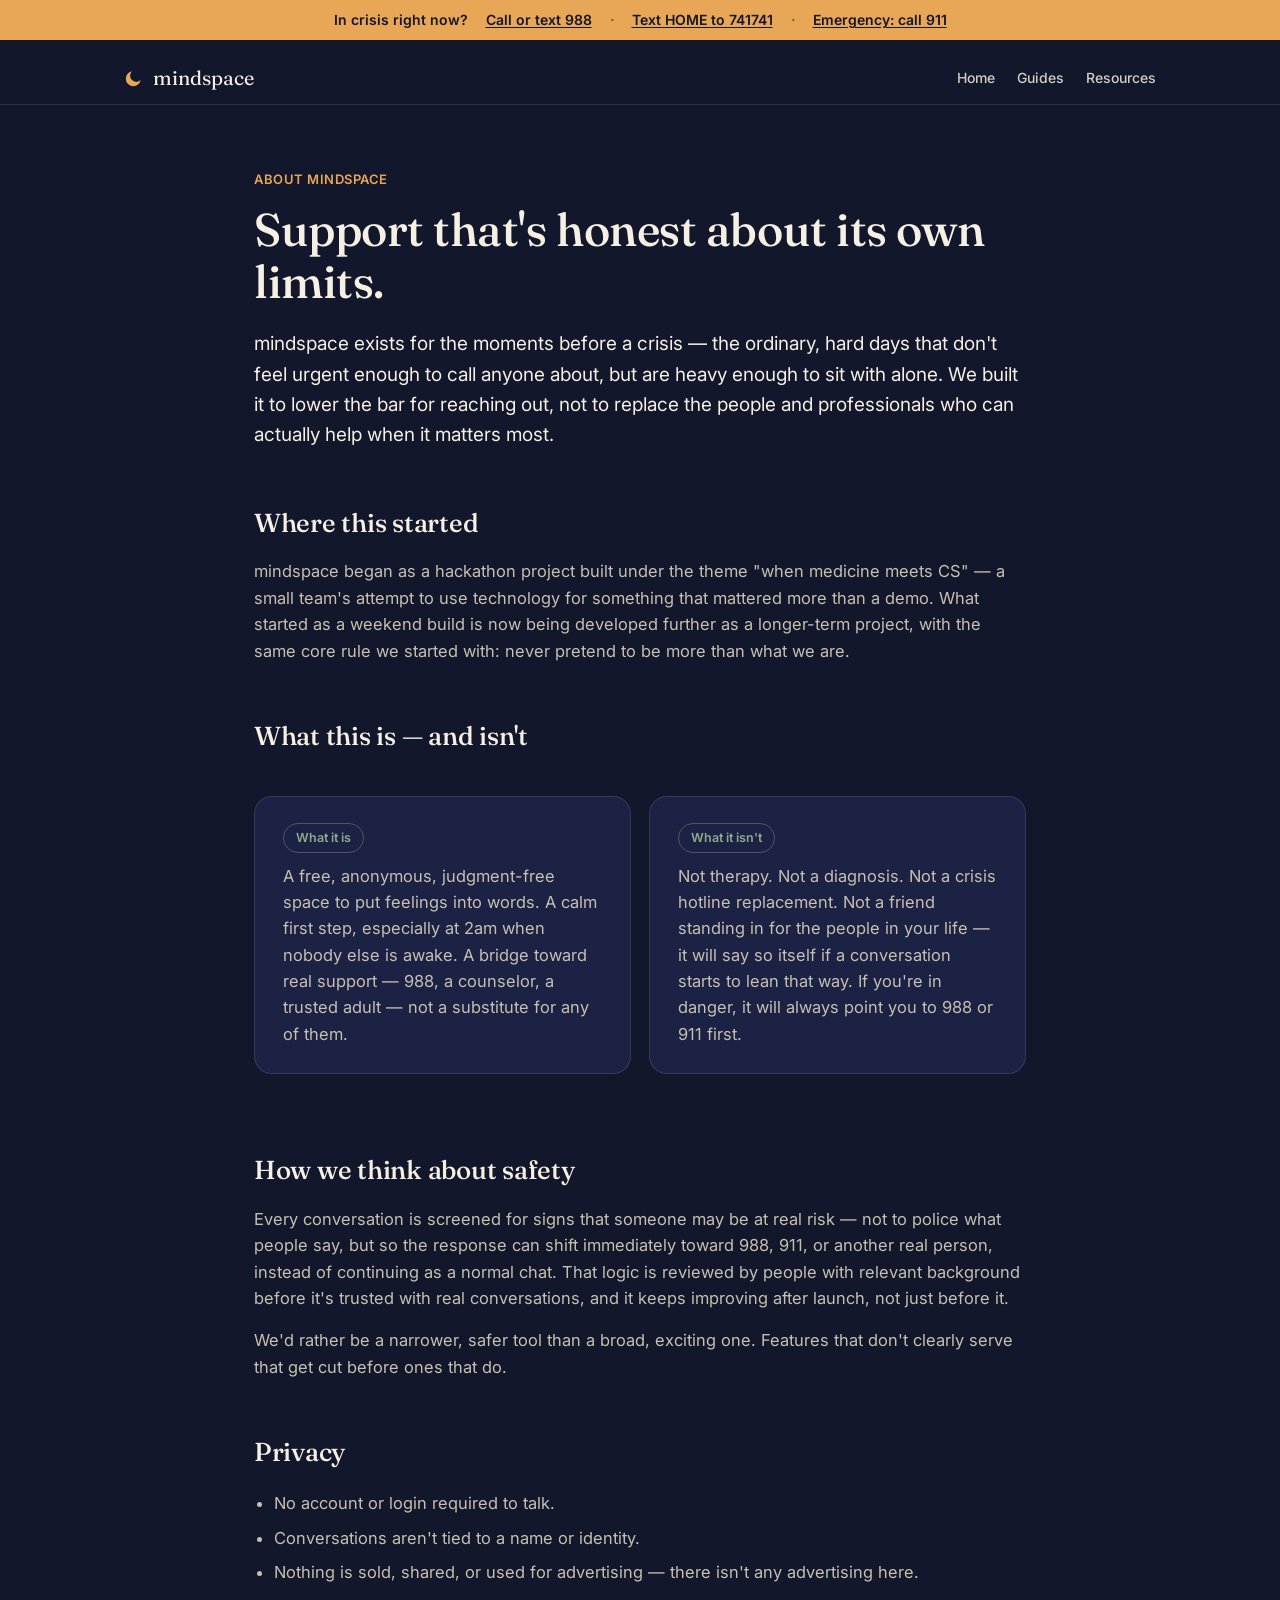
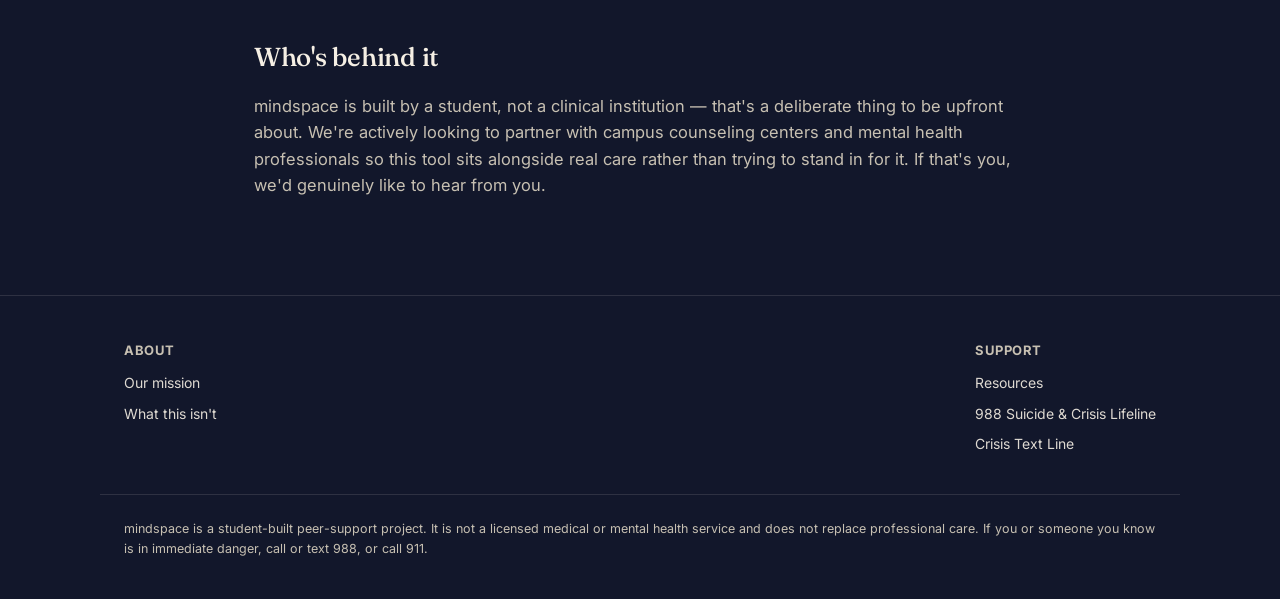
==== about.html @ dd27d409 "Initial commit: home and about pages, project plan" ====
<!DOCTYPE html>
<html lang="en">
<head>
<meta charset="UTF-8">
<meta name="viewport" content="width=device-width, initial-scale=1.0">
<title>About — mindspace</title>
<meta name="description" content="What mindspace is, what it isn't, and the safety approach behind it.">
<link rel="preconnect" href="https://fonts.googleapis.com">
<link href="https://fonts.googleapis.com/css2?family=Fraunces:opsz,wght@9..144,400;9..144,500;9..144,600&family=Inter:wght@400;500;600;700&display=swap" rel="stylesheet">
<style>
  :root{
    --night:#12172B; --night-2:#1B2244; --night-3:#242C54;
    --sand:#F5EFE4; --sand-dim:#C7C0B2;
    --amber:#E8A657; --amber-deep:#C97F3B; --sage:#8FA98C;
    --line:rgba(245,239,228,0.12); --radius:18px;
    --font-display:'Fraunces', Georgia, serif;
    --font-body:'Inter', -apple-system, BlinkMacSystemFont, sans-serif;
  }
  *{box-sizing:border-box;}
  body{margin:0; background:var(--night); color:var(--sand); font-family:var(--font-body); line-height:1.6; -webkit-font-smoothing:antialiased;}
  a{color:inherit;}
  .wrap{max-width:820px; margin:0 auto; padding:0 24px;}

  .crisis-bar{position:sticky; top:0; z-index:100; background:var(--amber); color:var(--night); font-weight:600; font-size:14px;}
  .crisis-bar .wrap{max-width:1080px; display:flex; flex-wrap:wrap; align-items:center; justify-content:center; gap:6px 18px; padding:9px 24px; text-align:center;}
  .crisis-bar a{text-decoration:underline; text-underline-offset:2px; white-space:nowrap;}
  .crisis-bar .sep{opacity:.55;}

  header.site{padding:22px 0 10px; border-bottom:1px solid var(--line);}
  header.site .wrap{max-width:1080px; display:flex; align-items:center; justify-content:space-between; flex-wrap:wrap; gap:14px;}
  .logo{display:flex; align-items:center; gap:9px; font-family:var(--font-display); font-size:20px; text-decoration:none;}
  .logo svg{width:20px; height:20px;}
  .nav-links{display:flex; gap:22px; font-size:14px; font-weight:500;}
  .nav-links a{text-decoration:none; opacity:.85;}
  .nav-links a:hover{opacity:1;}

  main{padding:64px 0 40px;}
  .eyebrow{font-size:13px; font-weight:600; color:var(--amber); letter-spacing:.04em; text-transform:uppercase; margin-bottom:14px;}
  h1{font-family:var(--font-display); font-weight:500; font-size:clamp(32px,5vw,46px); line-height:1.12; margin:0 0 22px; letter-spacing:-.01em;}
  h2{font-family:var(--font-display); font-weight:500; font-size:26px; margin:52px 0 14px; letter-spacing:-.01em;}
  p{color:var(--sand-dim); font-size:16.5px; margin:0 0 16px;}
  p.lede{color:var(--sand); font-size:19px; margin-bottom:0;}
  ul{color:var(--sand-dim); font-size:16.5px; padding-left:20px;}
  li{margin-bottom:8px;}
  .card{background:var(--night-2); border:1px solid var(--line); border-radius:var(--radius); padding:26px 28px; margin:24px 0;}
  .card p{margin:0;}
  .card strong{color:var(--sand);}
  .grid-2{display:grid; grid-template-columns:1fr 1fr; gap:18px;}
  @media (max-width:640px){.grid-2{grid-template-columns:1fr;}}
  .pill{display:inline-block; font-size:12.5px; font-weight:600; color:var(--sage); border:1px solid rgba(143,169,140,0.4); border-radius:999px; padding:4px 12px; margin-bottom:10px;}

  footer{border-top:1px solid var(--line); padding:44px 0 40px; margin-top:40px;}
  footer .wrap{max-width:1080px; display:flex; flex-wrap:wrap; justify-content:space-between; gap:24px;}
  .foot-col h4{font-size:13px; text-transform:uppercase; letter-spacing:.04em; color:var(--sand-dim); margin:0 0 12px;}
  .foot-col a{display:block; text-decoration:none; font-size:14px; margin-bottom:8px; opacity:.9;}
  .foot-col a:hover{opacity:1; color:var(--amber);}
  .foot-legal{max-width:1080px; margin:30px auto 0; padding:24px 24px 0; font-size:12.5px; color:var(--sand-dim); border-top:1px solid var(--line);}

  @media (prefers-reduced-motion: reduce){ *{transition:none !important;} }
</style>
</head>
<body>

  <div class="crisis-bar" role="banner">
    <div class="wrap">
      <span>In crisis right now?</span>
      <a href="tel:988">Call or text 988</a>
      <span class="sep">·</span>
      <a href="sms:741741&body=HOME">Text HOME to 741741</a>
      <span class="sep">·</span>
      <a href="tel:911">Emergency: call 911</a>
    </div>
  </div>

  <header class="site">
    <div class="wrap">
      <a href="index.html" class="logo">
        <svg viewBox="0 0 24 24" fill="none"><path d="M20 14.5A9 9 0 1 1 9.5 4a7 7 0 0 0 10.5 10.5Z" fill="#E8A657"/></svg>
        mindspace
      </a>
      <div class="nav-links">
        <a href="index.html">Home</a>
        <a href="index.html#companions">Guides</a>
        <a href="resources.html">Resources</a>
      </div>
    </div>
  </header>

  <main>
    <div class="wrap">
      <div class="eyebrow">About mindspace</div>
      <h1>Support that's honest about its own limits.</h1>
      <p class="lede">mindspace exists for the moments before a crisis — the ordinary, hard days that don't feel urgent enough to call anyone about, but are heavy enough to sit with alone. We built it to lower the bar for reaching out, not to replace the people and professionals who can actually help when it matters most.</p>

      <h2>Where this started</h2>
      <p>mindspace began as a hackathon project built under the theme "when medicine meets CS" — a small team's attempt to use technology for something that mattered more than a demo. What started as a weekend build is now being developed further as a longer-term project, with the same core rule we started with: never pretend to be more than what we are.</p>

      <h2 id="not">What this is — and isn't</h2>
      <div class="grid-2">
        <div class="card">
          <span class="pill">What it is</span>
          <p>A free, anonymous, judgment-free space to put feelings into words. A calm first step, especially at 2am when nobody else is awake. A bridge toward real support — 988, a counselor, a trusted adult — not a substitute for any of them.</p>
        </div>
        <div class="card">
          <span class="pill">What it isn't</span>
          <p>Not therapy. Not a diagnosis. Not a crisis hotline replacement. Not a friend standing in for the people in your life — it will say so itself if a conversation starts to lean that way. If you're in danger, it will always point you to 988 or 911 first.</p>
        </div>
      </div>

      <h2>How we think about safety</h2>
      <p>Every conversation is screened for signs that someone may be at real risk — not to police what people say, but so the response can shift immediately toward 988, 911, or another real person, instead of continuing as a normal chat. That logic is reviewed by people with relevant background before it's trusted with real conversations, and it keeps improving after launch, not just before it.</p>
      <p>We'd rather be a narrower, safer tool than a broad, exciting one. Features that don't clearly serve that get cut before ones that do.</p>

      <h2>Privacy</h2>
      <ul>
        <li>No account or login required to talk.</li>
        <li>Conversations aren't tied to a name or identity.</li>
        <li>Nothing is sold, shared, or used for advertising — there isn't any advertising here.</li>
      </ul>

      <h2>Who's behind it</h2>
      <p>mindspace is built by a student, not a clinical institution — that's a deliberate thing to be upfront about. We're actively looking to partner with campus counseling centers and mental health professionals so this tool sits alongside real care rather than trying to stand in for it. If that's you, we'd genuinely like to hear from you.</p>
    </div>
  </main>

  <footer>
    <div class="wrap">
      <div class="foot-col">
        <h4>About</h4>
        <a href="about.html">Our mission</a>
        <a href="about.html#not">What this isn't</a>
      </div>
      <div class="foot-col">
        <h4>Support</h4>
        <a href="resources.html">Resources</a>
        <a href="tel:988">988 Suicide & Crisis Lifeline</a>
        <a href="sms:741741&body=HOME">Crisis Text Line</a>
      </div>
    </div>
    <p class="foot-legal">mindspace is a student-built peer-support project. It is not a licensed medical or mental health service and does not replace professional care. If you or someone you know is in immediate danger, call or text 988, or call 911.</p>
  </footer>

</body>
</html>
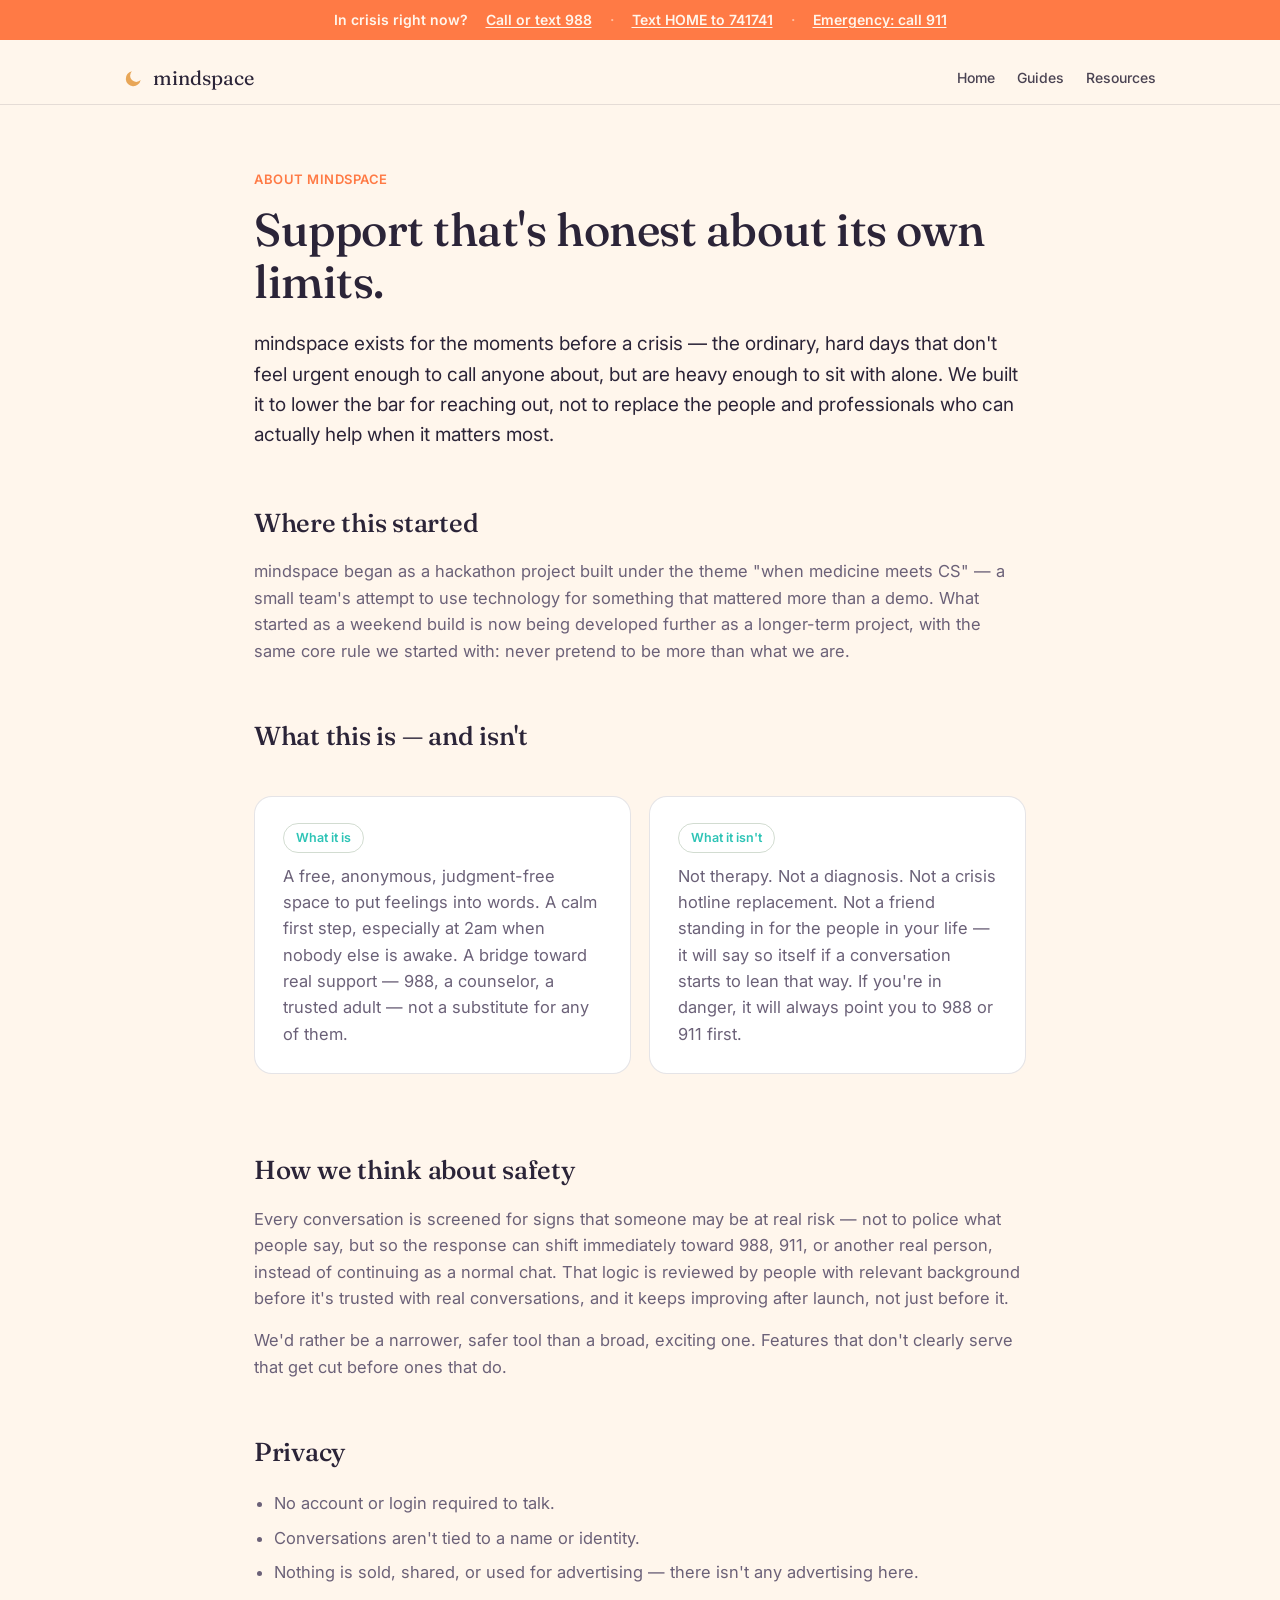
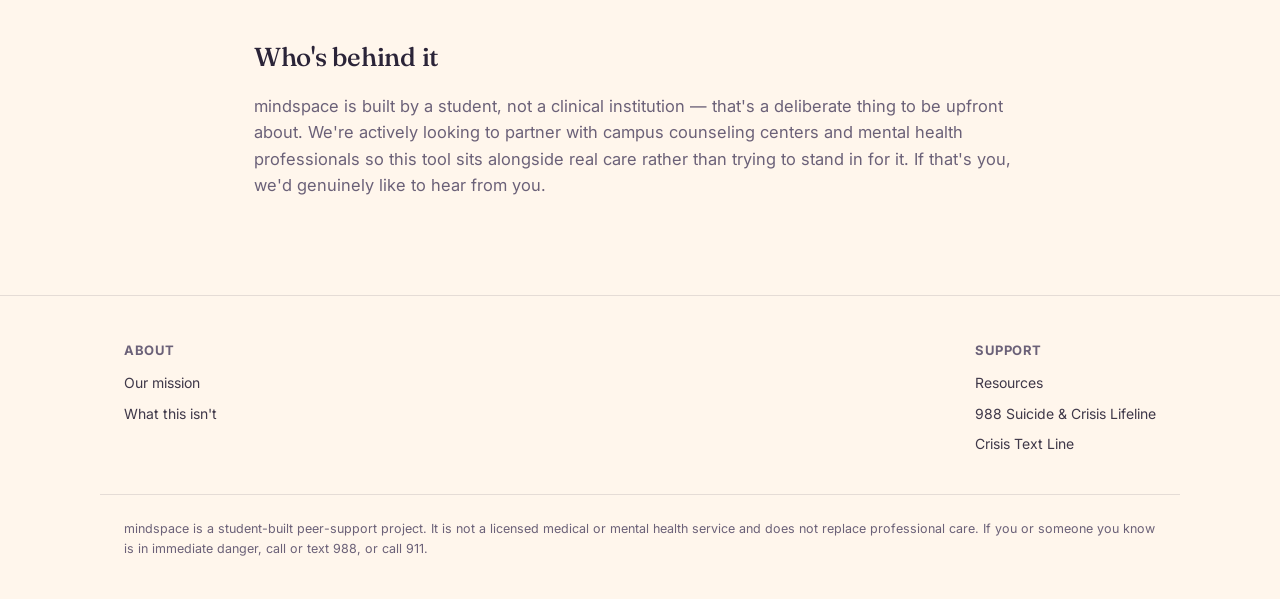
==== commit 27f9de94: "Add resources page, update color palette" ====
--- a/about.html
+++ b/about.html
@@ -9,13 +9,21 @@
 <link href="https://fonts.googleapis.com/css2?family=Fraunces:opsz,wght@9..144,400;9..144,500;9..144,600&family=Inter:wght@400;500;600;700&display=swap" rel="stylesheet">
 <style>
   :root{
-    --night:#12172B; --night-2:#1B2244; --night-3:#242C54;
-    --sand:#F5EFE4; --sand-dim:#C7C0B2;
-    --amber:#E8A657; --amber-deep:#C97F3B; --sage:#8FA98C;
-    --line:rgba(245,239,228,0.12); --radius:18px;
-    --font-display:'Fraunces', Georgia, serif;
-    --font-body:'Inter', -apple-system, BlinkMacSystemFont, sans-serif;
-  }
+  --night:#FFF6EC;
+  --night-2:#FFFFFF;
+  --night-3:#FFEADA;
+  --sand:#2B2438;
+  --sand-dim:#6B6178;
+  --amber:#FF7A45;
+  --amber-deep:#E85D2C;
+  --sage:#2EC4B6;
+  --lavender:#8B7FD6;
+  --sun:#FFC857;
+  --line:rgba(43,36,56,0.12);
+  --radius:18px;
+  --font-display:'Fraunces', Georgia, serif;
+  --font-body:'Inter', -apple-system, BlinkMacSystemFont, sans-serif;
+}
   *{box-sizing:border-box;}
   body{margin:0; background:var(--night); color:var(--sand); font-family:var(--font-body); line-height:1.6; -webkit-font-smoothing:antialiased;}
   a{color:inherit;}
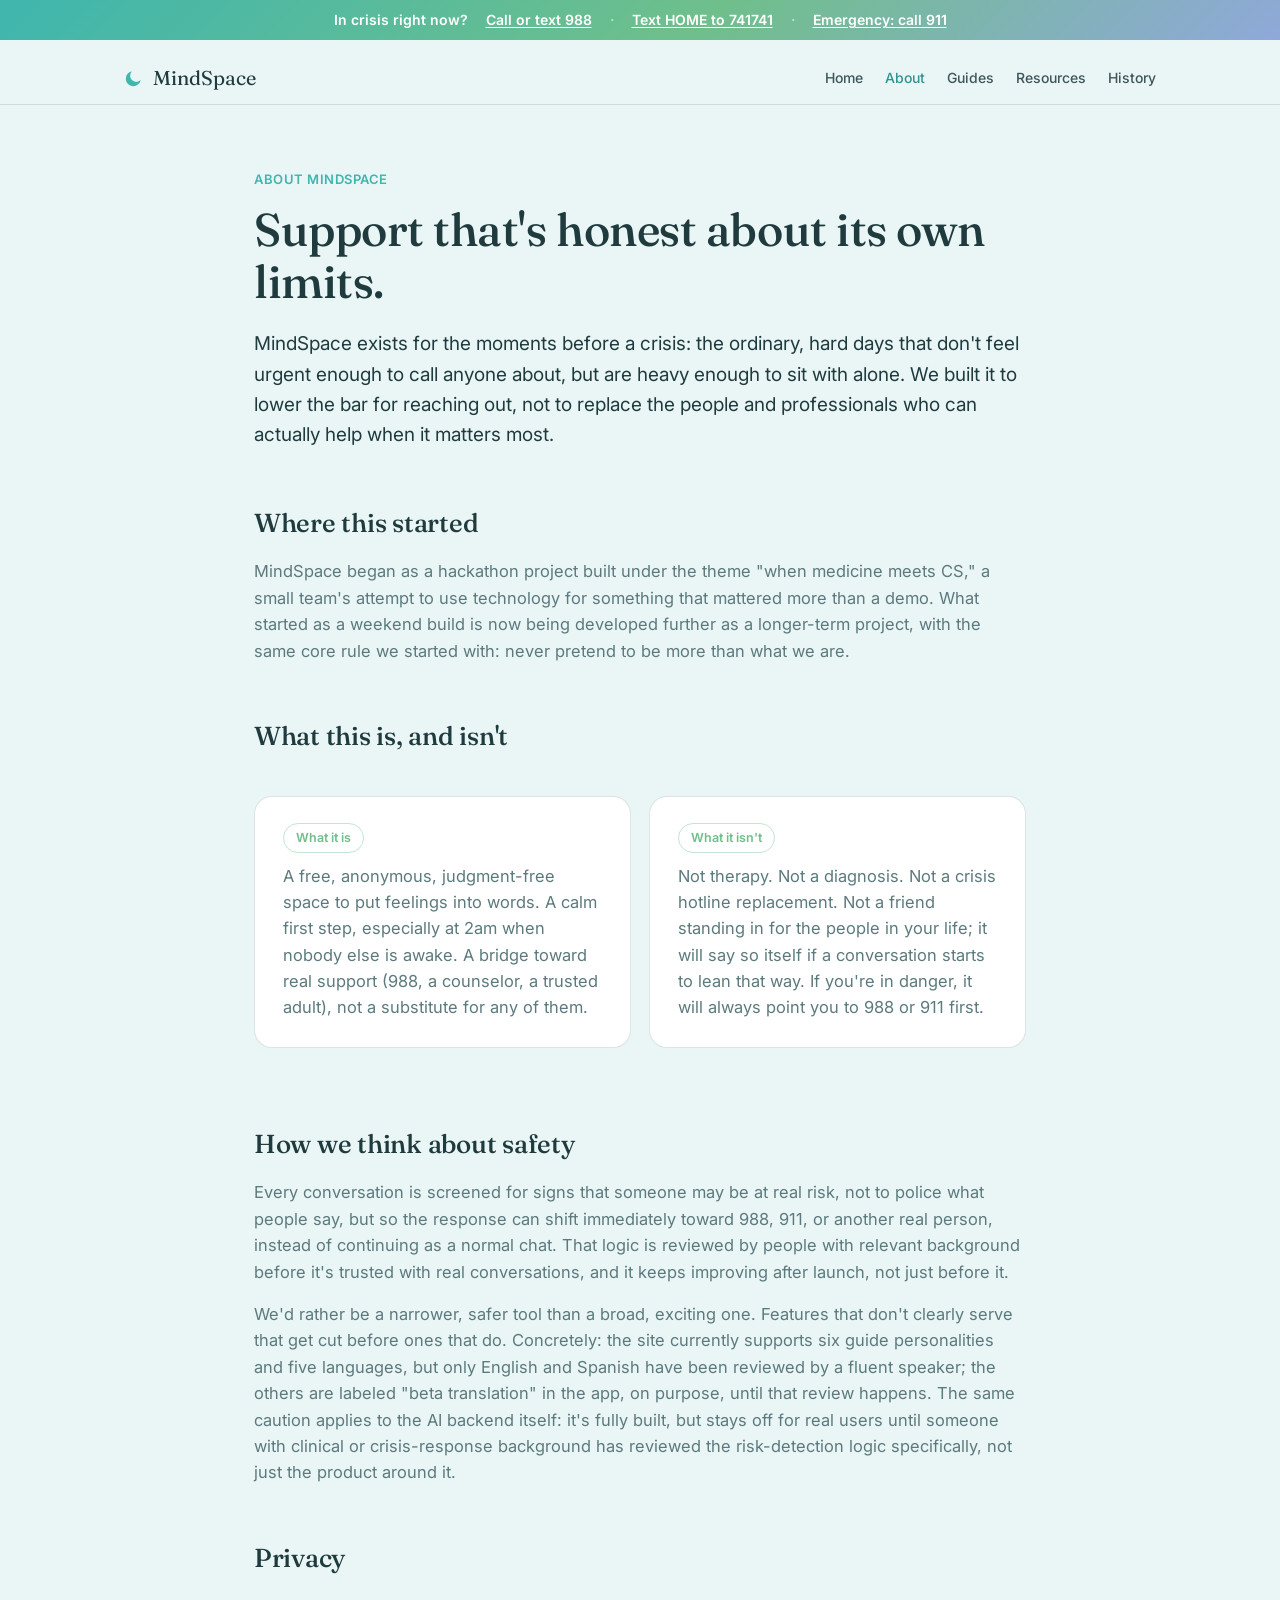
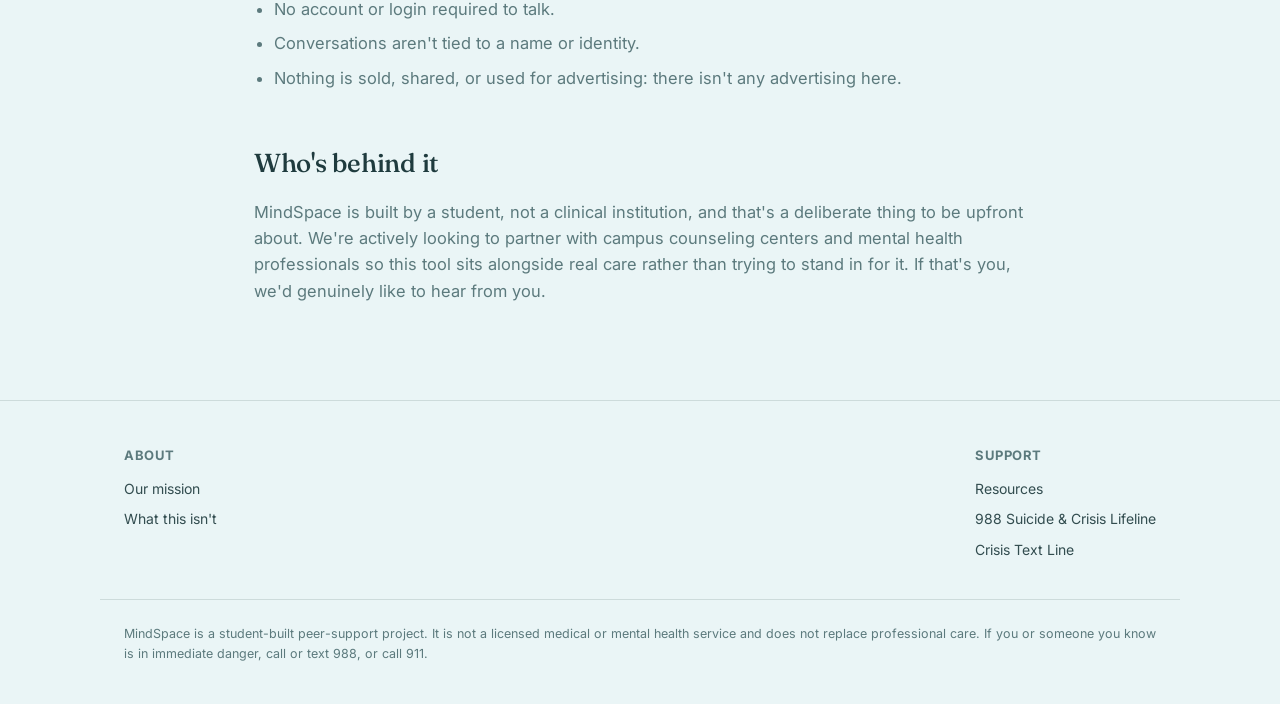
==== commit 258e92bc: "Add guide chat backend, guides/history pages, and redesign visual theme Splits the guide picker and " ====
--- a/about.html
+++ b/about.html
@@ -3,23 +3,24 @@
 <head>
 <meta charset="UTF-8">
 <meta name="viewport" content="width=device-width, initial-scale=1.0">
-<title>About — mindspace</title>
-<meta name="description" content="What mindspace is, what it isn't, and the safety approach behind it.">
+<title>About · MindSpace</title>
+<meta name="description" content="What MindSpace is, what it isn't, and the safety approach behind it.">
 <link rel="preconnect" href="https://fonts.googleapis.com">
 <link href="https://fonts.googleapis.com/css2?family=Fraunces:opsz,wght@9..144,400;9..144,500;9..144,600&family=Inter:wght@400;500;600;700&display=swap" rel="stylesheet">
 <style>
   :root{
-  --night:#FFF6EC;
+  --night:#EAF5F6;
   --night-2:#FFFFFF;
-  --night-3:#FFEADA;
-  --sand:#2B2438;
-  --sand-dim:#6B6178;
-  --amber:#FF7A45;
-  --amber-deep:#E85D2C;
-  --sage:#2EC4B6;
-  --lavender:#8B7FD6;
-  --sun:#FFC857;
-  --line:rgba(43,36,56,0.12);
+  --night-3:#D2ECEA;
+  --sand:#1F3B3E;
+  --sand-dim:#5C7A7D;
+  --amber:#3FB6AE;
+  --amber-deep:#2E948D;
+  --sage:#6FBF8B;
+  --lavender:#8FA8D9;
+  --sun:#FFC978;
+  --line:rgba(31,59,62,0.14);
+  --grad:linear-gradient(135deg, var(--amber) 0%, var(--sage) 55%, var(--lavender) 100%);
   --radius:18px;
   --font-display:'Fraunces', Georgia, serif;
   --font-body:'Inter', -apple-system, BlinkMacSystemFont, sans-serif;
@@ -29,7 +30,7 @@
   a{color:inherit;}
   .wrap{max-width:820px; margin:0 auto; padding:0 24px;}
 
-  .crisis-bar{position:sticky; top:0; z-index:100; background:var(--amber); color:var(--night); font-weight:600; font-size:14px;}
+  .crisis-bar{position:sticky; top:0; z-index:100; background:var(--grad); color:#fff; font-weight:600; font-size:14px;}
   .crisis-bar .wrap{max-width:1080px; display:flex; flex-wrap:wrap; align-items:center; justify-content:center; gap:6px 18px; padding:9px 24px; text-align:center;}
   .crisis-bar a{text-decoration:underline; text-underline-offset:2px; white-space:nowrap;}
   .crisis-bar .sep{opacity:.55;}
@@ -41,6 +42,7 @@
   .nav-links{display:flex; gap:22px; font-size:14px; font-weight:500;}
   .nav-links a{text-decoration:none; opacity:.85;}
   .nav-links a:hover{opacity:1;}
+  .nav-links a[aria-current="page"]{opacity:1; color:var(--amber-deep);}
 
   main{padding:64px 0 40px;}
   .eyebrow{font-size:13px; font-weight:600; color:var(--amber); letter-spacing:.04em; text-transform:uppercase; margin-bottom:14px;}
@@ -55,7 +57,7 @@
   .card strong{color:var(--sand);}
   .grid-2{display:grid; grid-template-columns:1fr 1fr; gap:18px;}
   @media (max-width:640px){.grid-2{grid-template-columns:1fr;}}
-  .pill{display:inline-block; font-size:12.5px; font-weight:600; color:var(--sage); border:1px solid rgba(143,169,140,0.4); border-radius:999px; padding:4px 12px; margin-bottom:10px;}
+  .pill{display:inline-block; font-size:12.5px; font-weight:600; color:var(--sage); border:1px solid rgba(111,191,139,0.4); border-radius:999px; padding:4px 12px; margin-bottom:10px;}
 
   footer{border-top:1px solid var(--line); padding:44px 0 40px; margin-top:40px;}
   footer .wrap{max-width:1080px; display:flex; flex-wrap:wrap; justify-content:space-between; gap:24px;}
@@ -83,51 +85,53 @@
   <header class="site">
     <div class="wrap">
       <a href="index.html" class="logo">
-        <svg viewBox="0 0 24 24" fill="none"><path d="M20 14.5A9 9 0 1 1 9.5 4a7 7 0 0 0 10.5 10.5Z" fill="#E8A657"/></svg>
-        mindspace
+        <svg viewBox="0 0 24 24" fill="none"><path d="M20 14.5A9 9 0 1 1 9.5 4a7 7 0 0 0 10.5 10.5Z" fill="#3FB6AE"/></svg>
+        MindSpace
       </a>
       <div class="nav-links">
         <a href="index.html">Home</a>
-        <a href="index.html#companions">Guides</a>
+        <a href="about.html" aria-current="page">About</a>
+        <a href="guides.html">Guides</a>
         <a href="resources.html">Resources</a>
+        <a href="history.html">History</a>
       </div>
     </div>
   </header>
 
   <main>
     <div class="wrap">
-      <div class="eyebrow">About mindspace</div>
+      <div class="eyebrow">About MindSpace</div>
       <h1>Support that's honest about its own limits.</h1>
-      <p class="lede">mindspace exists for the moments before a crisis — the ordinary, hard days that don't feel urgent enough to call anyone about, but are heavy enough to sit with alone. We built it to lower the bar for reaching out, not to replace the people and professionals who can actually help when it matters most.</p>
+      <p class="lede">MindSpace exists for the moments before a crisis: the ordinary, hard days that don't feel urgent enough to call anyone about, but are heavy enough to sit with alone. We built it to lower the bar for reaching out, not to replace the people and professionals who can actually help when it matters most.</p>
 
       <h2>Where this started</h2>
-      <p>mindspace began as a hackathon project built under the theme "when medicine meets CS" — a small team's attempt to use technology for something that mattered more than a demo. What started as a weekend build is now being developed further as a longer-term project, with the same core rule we started with: never pretend to be more than what we are.</p>
+      <p>MindSpace began as a hackathon project built under the theme "when medicine meets CS," a small team's attempt to use technology for something that mattered more than a demo. What started as a weekend build is now being developed further as a longer-term project, with the same core rule we started with: never pretend to be more than what we are.</p>
 
-      <h2 id="not">What this is — and isn't</h2>
+      <h2 id="not">What this is, and isn't</h2>
       <div class="grid-2">
         <div class="card">
           <span class="pill">What it is</span>
-          <p>A free, anonymous, judgment-free space to put feelings into words. A calm first step, especially at 2am when nobody else is awake. A bridge toward real support — 988, a counselor, a trusted adult — not a substitute for any of them.</p>
+          <p>A free, anonymous, judgment-free space to put feelings into words. A calm first step, especially at 2am when nobody else is awake. A bridge toward real support (988, a counselor, a trusted adult), not a substitute for any of them.</p>
         </div>
         <div class="card">
           <span class="pill">What it isn't</span>
-          <p>Not therapy. Not a diagnosis. Not a crisis hotline replacement. Not a friend standing in for the people in your life — it will say so itself if a conversation starts to lean that way. If you're in danger, it will always point you to 988 or 911 first.</p>
+          <p>Not therapy. Not a diagnosis. Not a crisis hotline replacement. Not a friend standing in for the people in your life; it will say so itself if a conversation starts to lean that way. If you're in danger, it will always point you to 988 or 911 first.</p>
         </div>
       </div>
 
       <h2>How we think about safety</h2>
-      <p>Every conversation is screened for signs that someone may be at real risk — not to police what people say, but so the response can shift immediately toward 988, 911, or another real person, instead of continuing as a normal chat. That logic is reviewed by people with relevant background before it's trusted with real conversations, and it keeps improving after launch, not just before it.</p>
-      <p>We'd rather be a narrower, safer tool than a broad, exciting one. Features that don't clearly serve that get cut before ones that do.</p>
+      <p>Every conversation is screened for signs that someone may be at real risk, not to police what people say, but so the response can shift immediately toward 988, 911, or another real person, instead of continuing as a normal chat. That logic is reviewed by people with relevant background before it's trusted with real conversations, and it keeps improving after launch, not just before it.</p>
+      <p>We'd rather be a narrower, safer tool than a broad, exciting one. Features that don't clearly serve that get cut before ones that do. Concretely: the site currently supports six guide personalities and five languages, but only English and Spanish have been reviewed by a fluent speaker; the others are labeled "beta translation" in the app, on purpose, until that review happens. The same caution applies to the AI backend itself: it's fully built, but stays off for real users until someone with clinical or crisis-response background has reviewed the risk-detection logic specifically, not just the product around it.</p>
 
       <h2>Privacy</h2>
       <ul>
         <li>No account or login required to talk.</li>
         <li>Conversations aren't tied to a name or identity.</li>
-        <li>Nothing is sold, shared, or used for advertising — there isn't any advertising here.</li>
+        <li>Nothing is sold, shared, or used for advertising: there isn't any advertising here.</li>
       </ul>
 
       <h2>Who's behind it</h2>
-      <p>mindspace is built by a student, not a clinical institution — that's a deliberate thing to be upfront about. We're actively looking to partner with campus counseling centers and mental health professionals so this tool sits alongside real care rather than trying to stand in for it. If that's you, we'd genuinely like to hear from you.</p>
+      <p>MindSpace is built by a student, not a clinical institution, and that's a deliberate thing to be upfront about. We're actively looking to partner with campus counseling centers and mental health professionals so this tool sits alongside real care rather than trying to stand in for it. If that's you, we'd genuinely like to hear from you.</p>
     </div>
   </main>
 
@@ -145,7 +149,7 @@
         <a href="sms:741741&body=HOME">Crisis Text Line</a>
       </div>
     </div>
-    <p class="foot-legal">mindspace is a student-built peer-support project. It is not a licensed medical or mental health service and does not replace professional care. If you or someone you know is in immediate danger, call or text 988, or call 911.</p>
+    <p class="foot-legal">MindSpace is a student-built peer-support project. It is not a licensed medical or mental health service and does not replace professional care. If you or someone you know is in immediate danger, call or text 988, or call 911.</p>
   </footer>
 
 </body>
